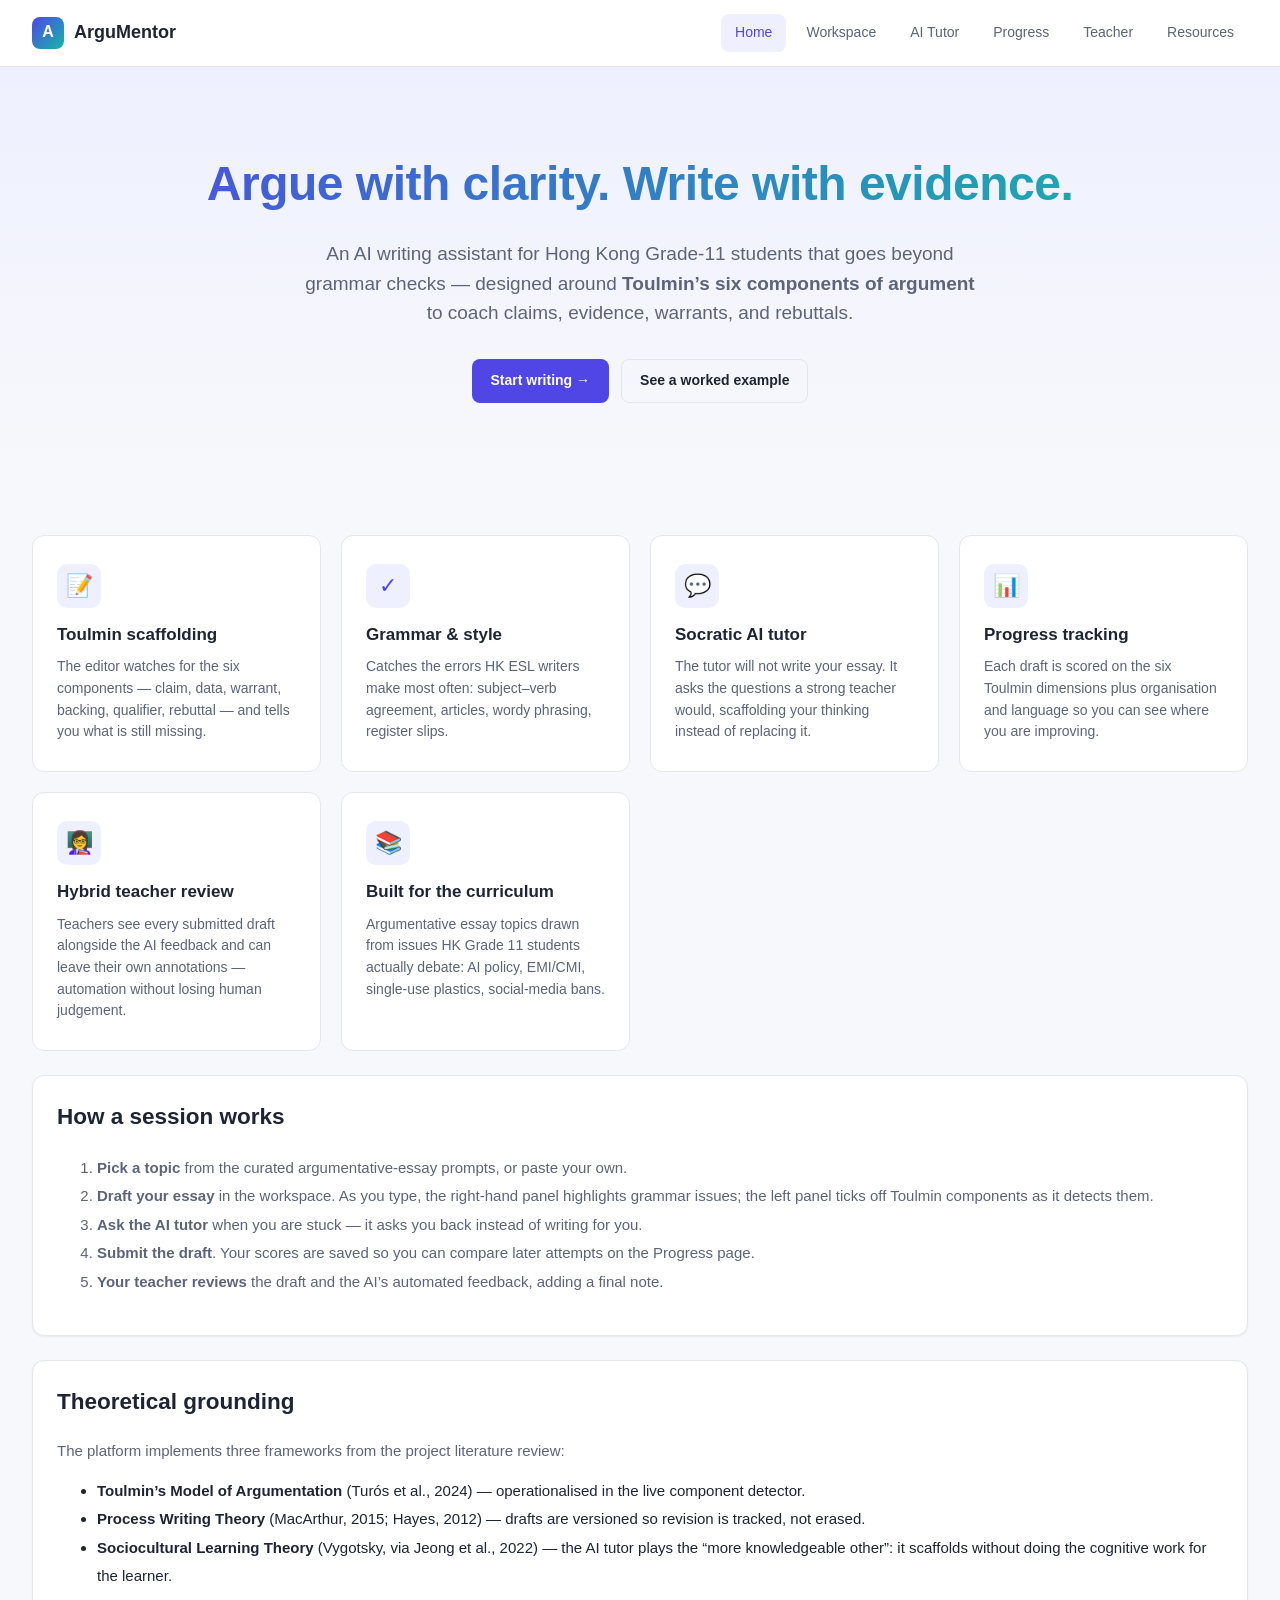
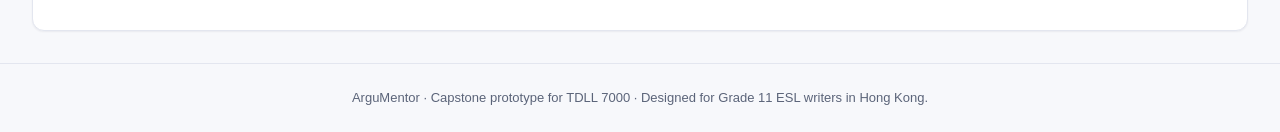
==== index.html @ 8ab30595 "Initial commit: ArguMentor static prototype" ====
<!doctype html>
<html lang="en">
<head>
  <meta charset="utf-8" />
  <meta name="viewport" content="width=device-width, initial-scale=1" />
  <title>ArguMentor — AI Writing Assistant for Argumentative Writing</title>
  <link rel="stylesheet" href="css/styles.css" />
</head>
<body>
  <nav class="nav">
    <a href="index.html" class="nav-brand">
      <span class="logo">A</span>
      <span>ArguMentor</span>
    </a>
    <div class="nav-links">
      <a href="index.html">Home</a>
      <a href="workspace.html">Workspace</a>
      <a href="tutor.html">AI Tutor</a>
      <a href="dashboard.html">Progress</a>
      <a href="teacher.html">Teacher</a>
      <a href="resources.html">Resources</a>
    </div>
  </nav>

  <section class="hero">
    <h1>Argue with clarity. Write with evidence.</h1>
    <p class="lead">
      An AI writing assistant for Hong Kong Grade-11 students that goes beyond grammar checks —
      designed around <strong>Toulmin&rsquo;s six components of argument</strong> to coach
      claims, evidence, warrants, and rebuttals.
    </p>
    <div class="hero-cta">
      <a class="btn btn-primary" href="workspace.html">Start writing →</a>
      <a class="btn btn-ghost" href="resources.html">See a worked example</a>
    </div>
  </section>

  <div class="container">
    <div class="feature-grid">
      <div class="feature-card">
        <div class="feature-icon">📝</div>
        <h3>Toulmin scaffolding</h3>
        <p>The editor watches for the six components — claim, data, warrant, backing, qualifier, rebuttal — and tells you what is still missing.</p>
      </div>
      <div class="feature-card">
        <div class="feature-icon">✓</div>
        <h3>Grammar &amp; style</h3>
        <p>Catches the errors HK ESL writers make most often: subject–verb agreement, articles, wordy phrasing, register slips.</p>
      </div>
      <div class="feature-card">
        <div class="feature-icon">💬</div>
        <h3>Socratic AI tutor</h3>
        <p>The tutor will not write your essay. It asks the questions a strong teacher would, scaffolding your thinking instead of replacing it.</p>
      </div>
      <div class="feature-card">
        <div class="feature-icon">📊</div>
        <h3>Progress tracking</h3>
        <p>Each draft is scored on the six Toulmin dimensions plus organisation and language so you can see where you are improving.</p>
      </div>
      <div class="feature-card">
        <div class="feature-icon">👩‍🏫</div>
        <h3>Hybrid teacher review</h3>
        <p>Teachers see every submitted draft alongside the AI feedback and can leave their own annotations — automation without losing human judgement.</p>
      </div>
      <div class="feature-card">
        <div class="feature-icon">📚</div>
        <h3>Built for the curriculum</h3>
        <p>Argumentative essay topics drawn from issues HK Grade 11 students actually debate: AI policy, EMI/CMI, single-use plastics, social-media bans.</p>
      </div>
    </div>

    <div class="card mt-24">
      <h2 style="margin-top:0">How a session works</h2>
      <ol style="line-height:1.9; color:var(--text-muted)">
        <li><strong>Pick a topic</strong> from the curated argumentative-essay prompts, or paste your own.</li>
        <li><strong>Draft your essay</strong> in the workspace. As you type, the right-hand panel highlights grammar issues; the left panel ticks off Toulmin components as it detects them.</li>
        <li><strong>Ask the AI tutor</strong> when you are stuck — it asks you back instead of writing for you.</li>
        <li><strong>Submit the draft</strong>. Your scores are saved so you can compare later attempts on the Progress page.</li>
        <li><strong>Your teacher reviews</strong> the draft and the AI&rsquo;s automated feedback, adding a final note.</li>
      </ol>
    </div>

    <div class="card mt-24">
      <h2 style="margin-top:0">Theoretical grounding</h2>
      <p class="text-muted" style="margin-bottom: 14px">
        The platform implements three frameworks from the project literature review:
      </p>
      <ul style="line-height:1.9">
        <li><strong>Toulmin&rsquo;s Model of Argumentation</strong> (Turós et al., 2024) — operationalised in the live component detector.</li>
        <li><strong>Process Writing Theory</strong> (MacArthur, 2015; Hayes, 2012) — drafts are versioned so revision is tracked, not erased.</li>
        <li><strong>Sociocultural Learning Theory</strong> (Vygotsky, via Jeong et al., 2022) — the AI tutor plays the &ldquo;more knowledgeable other&rdquo;: it scaffolds without doing the cognitive work for the learner.</li>
      </ul>
    </div>
  </div>

  <footer class="footer">
    ArguMentor · Capstone prototype for TDLL 7000 · Designed for Grade 11 ESL writers in Hong Kong.
  </footer>

  <script src="js/app.js"></script>
</body>
</html>
---- css/styles.css ----
/* ArguMentor — AI Writing Assistant for Argumentative Writing
   Design system targeting Grade 11 HK students (ESL) */

:root {
  --bg: #f7f8fb;
  --surface: #ffffff;
  --surface-2: #f1f3f9;
  --border: #e3e6ef;
  --text: #1d2434;
  --text-muted: #5b6479;
  --primary: #4f46e5;
  --primary-dark: #3730a3;
  --primary-soft: #eef0ff;
  --accent: #14b8a6;
  --warn: #f59e0b;
  --danger: #ef4444;
  --success: #10b981;
  --claim: #6366f1;
  --data: #14b8a6;
  --warrant: #f59e0b;
  --backing: #8b5cf6;
  --qualifier: #ec4899;
  --rebuttal: #ef4444;
  --shadow-sm: 0 1px 2px rgba(20, 25, 50, 0.06);
  --shadow: 0 4px 16px rgba(20, 25, 50, 0.08);
  --shadow-lg: 0 12px 40px rgba(20, 25, 50, 0.12);
  --radius: 12px;
  --radius-sm: 8px;
}

* { box-sizing: border-box; }

html, body {
  margin: 0; padding: 0;
  background: var(--bg);
  color: var(--text);
  font-family: 'Inter', -apple-system, BlinkMacSystemFont, 'Segoe UI', 'PingFang SC', 'Hiragino Sans GB', 'Microsoft YaHei', sans-serif;
  font-size: 15px; line-height: 1.55;
  -webkit-font-smoothing: antialiased;
}

a { color: var(--primary); text-decoration: none; }
a:hover { color: var(--primary-dark); }

/* ---------- Layout ---------- */

.nav {
  background: var(--surface);
  border-bottom: 1px solid var(--border);
  padding: 14px 32px;
  display: flex; align-items: center; justify-content: space-between;
  position: sticky; top: 0; z-index: 50;
  backdrop-filter: blur(8px);
}

.nav-brand {
  display: flex; align-items: center; gap: 10px;
  font-weight: 700; font-size: 18px;
  color: var(--text);
}
.nav-brand .logo {
  width: 32px; height: 32px;
  background: linear-gradient(135deg, var(--primary), var(--accent));
  border-radius: 8px;
  display: flex; align-items: center; justify-content: center;
  color: white; font-weight: 800; font-size: 16px;
}

.nav-links { display: flex; gap: 6px; align-items: center; }
.nav-links a {
  padding: 8px 14px; border-radius: 8px;
  color: var(--text-muted); font-weight: 500; font-size: 14px;
  transition: all 0.15s;
}
.nav-links a:hover { background: var(--surface-2); color: var(--text); }
.nav-links a.active { background: var(--primary-soft); color: var(--primary); }

.container {
  max-width: 1280px;
  margin: 0 auto;
  padding: 32px;
}

.page-header {
  margin-bottom: 24px;
}
.page-header h1 {
  margin: 0 0 6px; font-size: 28px; font-weight: 700;
}
.page-header p { margin: 0; color: var(--text-muted); }

/* ---------- Cards & buttons ---------- */

.card {
  background: var(--surface);
  border: 1px solid var(--border);
  border-radius: var(--radius);
  padding: 24px;
  box-shadow: var(--shadow-sm);
}

.card h2, .card h3 { margin-top: 0; }

.btn {
  display: inline-flex; align-items: center; gap: 8px;
  padding: 10px 18px;
  border-radius: var(--radius-sm);
  border: 1px solid transparent;
  font-size: 14px; font-weight: 600;
  cursor: pointer;
  transition: all 0.15s;
  font-family: inherit;
}
.btn-primary { background: var(--primary); color: white; }
.btn-primary:hover { background: var(--primary-dark); }
.btn-ghost { background: transparent; border-color: var(--border); color: var(--text); }
.btn-ghost:hover { background: var(--surface-2); }
.btn-accent { background: var(--accent); color: white; }
.btn-accent:hover { background: #0d9488; }
.btn-sm { padding: 6px 12px; font-size: 13px; }
.btn:disabled { opacity: 0.5; cursor: not-allowed; }

.tag {
  display: inline-block;
  padding: 2px 10px;
  border-radius: 999px;
  font-size: 12px; font-weight: 600;
  background: var(--surface-2); color: var(--text-muted);
}
.tag-claim { background: rgba(99,102,241,.12); color: var(--claim); }
.tag-data { background: rgba(20,184,166,.12); color: var(--data); }
.tag-warrant { background: rgba(245,158,11,.15); color: #b45309; }
.tag-backing { background: rgba(139,92,246,.12); color: var(--backing); }
.tag-qualifier { background: rgba(236,72,153,.12); color: var(--qualifier); }
.tag-rebuttal { background: rgba(239,68,68,.12); color: var(--rebuttal); }

/* ---------- Hero (landing) ---------- */

.hero {
  padding: 80px 32px 60px;
  text-align: center;
  background: linear-gradient(180deg, #eef0ff 0%, var(--bg) 100%);
}
.hero h1 {
  font-size: 48px; font-weight: 800; margin: 0 0 18px;
  background: linear-gradient(135deg, var(--primary), var(--accent));
  -webkit-background-clip: text; background-clip: text;
  -webkit-text-fill-color: transparent;
  letter-spacing: -0.5px;
}
.hero p.lead {
  font-size: 19px; color: var(--text-muted);
  max-width: 680px; margin: 0 auto 32px;
}
.hero-cta { display: flex; gap: 12px; justify-content: center; flex-wrap: wrap; }

.feature-grid {
  display: grid;
  grid-template-columns: repeat(auto-fit, minmax(260px, 1fr));
  gap: 20px;
  margin-top: 40px;
}
.feature-card {
  background: var(--surface);
  padding: 28px 24px;
  border-radius: var(--radius);
  border: 1px solid var(--border);
  transition: transform 0.2s, box-shadow 0.2s;
}
.feature-card:hover { transform: translateY(-3px); box-shadow: var(--shadow); }
.feature-icon {
  width: 44px; height: 44px;
  border-radius: 10px;
  display: flex; align-items: center; justify-content: center;
  font-size: 22px; margin-bottom: 14px;
  background: var(--primary-soft); color: var(--primary);
}
.feature-card h3 { margin: 0 0 8px; font-size: 17px; }
.feature-card p { margin: 0; color: var(--text-muted); font-size: 14px; }

/* ---------- Workspace ---------- */

.workspace {
  display: grid;
  grid-template-columns: 280px 1fr 360px;
  gap: 18px;
  height: calc(100vh - 64px);
  padding: 18px;
}
.workspace > .panel {
  background: var(--surface);
  border: 1px solid var(--border);
  border-radius: var(--radius);
  overflow: hidden;
  display: flex; flex-direction: column;
}
.panel-header {
  padding: 14px 18px;
  border-bottom: 1px solid var(--border);
  display: flex; align-items: center; justify-content: space-between;
  background: var(--surface);
}
.panel-header h3 { margin: 0; font-size: 15px; font-weight: 600; }
.panel-body {
  flex: 1; overflow-y: auto; padding: 16px 18px;
}

#editor {
  flex: 1;
  border: none; outline: none;
  padding: 24px 32px;
  font-size: 16px; line-height: 1.7;
  font-family: 'Georgia', 'Times New Roman', serif;
  resize: none;
  background: var(--surface);
  color: var(--text);
}

.toolbar {
  padding: 10px 18px;
  border-top: 1px solid var(--border);
  display: flex; align-items: center; justify-content: space-between;
  background: var(--surface-2);
  font-size: 13px; color: var(--text-muted);
}
.toolbar-info { display: flex; gap: 16px; }
.toolbar-actions { display: flex; gap: 8px; }

/* Toulmin scaffold */
.toulmin-step {
  margin-bottom: 14px;
  border: 1px solid var(--border);
  border-radius: var(--radius-sm);
  overflow: hidden;
  background: var(--surface);
}
.toulmin-step-header {
  padding: 10px 14px;
  display: flex; align-items: center; justify-content: space-between;
  cursor: pointer;
  background: var(--surface-2);
  font-weight: 600; font-size: 13px;
}
.toulmin-step-body {
  padding: 12px 14px;
  font-size: 13px;
  color: var(--text-muted);
  border-top: 1px solid var(--border);
}
.toulmin-step.detected .toulmin-step-header { background: rgba(16, 185, 129, 0.1); }
.toulmin-step.detected .check { color: var(--success); }
.toulmin-step .check { color: var(--text-muted); }

.example-box {
  background: var(--primary-soft);
  border-left: 3px solid var(--primary);
  padding: 10px 12px;
  border-radius: 6px;
  font-size: 12px; line-height: 1.6;
  font-style: italic;
  margin-top: 8px;
  color: var(--text);
}

/* Feedback panel */
.feedback-section { margin-bottom: 18px; }
.feedback-section h4 {
  margin: 0 0 10px;
  font-size: 12px; font-weight: 700;
  text-transform: uppercase; letter-spacing: 0.5px;
  color: var(--text-muted);
}
.feedback-item {
  padding: 12px;
  background: var(--surface-2);
  border-radius: var(--radius-sm);
  margin-bottom: 8px;
  font-size: 13px;
  border-left: 3px solid var(--border);
}
.feedback-item.grammar { border-left-color: var(--danger); }
.feedback-item.style { border-left-color: var(--warn); }
.feedback-item.argument { border-left-color: var(--primary); }
.feedback-item.suggestion { border-left-color: var(--accent); }
.feedback-item .label {
  font-size: 11px; font-weight: 700;
  text-transform: uppercase;
  margin-bottom: 4px;
}
.feedback-item .quote {
  font-family: 'Georgia', serif;
  font-style: italic;
  background: rgba(0,0,0,0.04);
  padding: 2px 6px; border-radius: 3px;
}
.feedback-empty {
  padding: 20px; text-align: center;
  color: var(--text-muted); font-size: 13px;
}

/* Tabs */
.tabs {
  display: flex;
  border-bottom: 1px solid var(--border);
  background: var(--surface);
}
.tab-btn {
  padding: 10px 16px;
  border: none; background: transparent;
  cursor: pointer;
  font-size: 13px; font-weight: 600;
  color: var(--text-muted);
  border-bottom: 2px solid transparent;
  font-family: inherit;
}
.tab-btn.active { color: var(--primary); border-bottom-color: var(--primary); }
.tab-pane { display: none; }
.tab-pane.active { display: block; }

/* Score bars */
.score-row { margin-bottom: 12px; }
.score-row-head {
  display: flex; justify-content: space-between;
  font-size: 13px; margin-bottom: 4px;
  font-weight: 600;
}
.score-bar {
  height: 8px;
  background: var(--surface-2);
  border-radius: 999px;
  overflow: hidden;
}
.score-bar-fill {
  height: 100%;
  background: linear-gradient(90deg, var(--primary), var(--accent));
  transition: width 0.4s ease;
}

/* Topic selector */
.topic-card {
  padding: 14px;
  border: 1px solid var(--border);
  border-radius: var(--radius-sm);
  margin-bottom: 10px;
  cursor: pointer;
  transition: all 0.15s;
  background: var(--surface);
}
.topic-card:hover { border-color: var(--primary); background: var(--primary-soft); }
.topic-card.active { border-color: var(--primary); background: var(--primary-soft); }
.topic-card h4 { margin: 0 0 4px; font-size: 14px; }
.topic-card p { margin: 0; font-size: 12px; color: var(--text-muted); }

/* Tutor chat */
.chat-container {
  max-width: 880px; margin: 24px auto;
  background: var(--surface);
  border: 1px solid var(--border);
  border-radius: var(--radius);
  display: flex; flex-direction: column;
  height: calc(100vh - 130px);
  overflow: hidden;
}
.chat-messages {
  flex: 1; overflow-y: auto;
  padding: 24px 32px;
  display: flex; flex-direction: column; gap: 14px;
}
.message {
  max-width: 75%;
  padding: 12px 16px;
  border-radius: 14px;
  font-size: 14px; line-height: 1.6;
  white-space: pre-wrap;
}
.message.user {
  align-self: flex-end;
  background: var(--primary); color: white;
  border-bottom-right-radius: 4px;
}
.message.tutor {
  align-self: flex-start;
  background: var(--surface-2); color: var(--text);
  border-bottom-left-radius: 4px;
}
.message.tutor .role-tag {
  font-size: 11px; font-weight: 700;
  color: var(--primary); text-transform: uppercase;
  margin-bottom: 4px; display: block;
}
.suggestion-chips {
  display: flex; gap: 8px; flex-wrap: wrap;
  padding: 0 32px 12px;
}
.chip {
  padding: 6px 12px; border-radius: 999px;
  background: var(--surface-2); color: var(--text);
  font-size: 12px; font-weight: 500;
  cursor: pointer; border: 1px solid var(--border);
  transition: all 0.15s;
}
.chip:hover { background: var(--primary-soft); border-color: var(--primary); color: var(--primary); }
.chat-input-row {
  padding: 16px 24px;
  border-top: 1px solid var(--border);
  display: flex; gap: 10px;
  background: var(--surface);
}
.chat-input-row input {
  flex: 1; padding: 12px 16px;
  border: 1px solid var(--border); border-radius: 999px;
  font-size: 14px; outline: none;
  font-family: inherit;
}
.chat-input-row input:focus { border-color: var(--primary); }

/* Dashboard */
.stats-grid {
  display: grid; gap: 18px;
  grid-template-columns: repeat(auto-fit, minmax(200px, 1fr));
  margin-bottom: 24px;
}
.stat-card {
  padding: 20px;
  background: var(--surface);
  border: 1px solid var(--border);
  border-radius: var(--radius);
}
.stat-card .label {
  font-size: 12px; text-transform: uppercase; letter-spacing: 0.5px;
  color: var(--text-muted); font-weight: 600;
  margin-bottom: 6px;
}
.stat-card .value { font-size: 30px; font-weight: 700; }
.stat-card .delta { font-size: 13px; color: var(--success); margin-top: 4px; }
.stat-card .delta.down { color: var(--danger); }

.dashboard-grid {
  display: grid;
  grid-template-columns: 1fr 1fr;
  gap: 20px;
}
@media (max-width: 900px) { .dashboard-grid { grid-template-columns: 1fr; } }

.draft-list-row {
  display: flex; justify-content: space-between; align-items: center;
  padding: 12px 14px;
  border: 1px solid var(--border);
  border-radius: var(--radius-sm);
  margin-bottom: 8px;
  background: var(--surface);
}
.draft-list-row .meta { font-size: 12px; color: var(--text-muted); }

/* Radar chart container */
#radarChart { width: 100%; height: 320px; }

/* Teacher panel */
.student-list {
  display: flex; flex-direction: column; gap: 10px;
}
.student-row {
  padding: 16px;
  background: var(--surface);
  border: 1px solid var(--border);
  border-radius: var(--radius);
  display: flex; justify-content: space-between; align-items: center;
  cursor: pointer;
  transition: all 0.15s;
}
.student-row:hover { box-shadow: var(--shadow); border-color: var(--primary); }
.student-row .info h4 { margin: 0 0 4px; font-size: 15px; }
.student-row .info p { margin: 0; font-size: 12px; color: var(--text-muted); }
.student-row .badge {
  background: var(--warn); color: white;
  padding: 2px 10px; border-radius: 999px;
  font-size: 12px; font-weight: 600;
}

.review-form textarea {
  width: 100%; min-height: 100px;
  padding: 12px; border-radius: var(--radius-sm);
  border: 1px solid var(--border);
  font-family: inherit; font-size: 14px;
  resize: vertical;
}

/* Resources */
.resource-grid {
  display: grid;
  grid-template-columns: repeat(auto-fit, minmax(280px, 1fr));
  gap: 18px;
}
.resource-card {
  background: var(--surface);
  border: 1px solid var(--border);
  border-radius: var(--radius);
  overflow: hidden;
  transition: all 0.2s;
}
.resource-card:hover { transform: translateY(-3px); box-shadow: var(--shadow); }
.resource-card .header {
  padding: 18px; color: white;
}
.resource-card .body { padding: 18px; }
.resource-card .body h3 { margin: 0 0 8px; font-size: 16px; }
.resource-card .body p { margin: 0 0 12px; color: var(--text-muted); font-size: 13px; }

/* Annotation highlights inside text */
.hl-grammar { background: rgba(239,68,68,.18); border-bottom: 2px wavy var(--danger); cursor: help; }
.hl-style { background: rgba(245,158,11,.18); border-bottom: 2px dotted var(--warn); cursor: help; }
.hl-arg { background: rgba(99,102,241,.14); border-bottom: 2px solid var(--primary); cursor: help; }

/* Toast */
.toast {
  position: fixed; bottom: 24px; right: 24px;
  background: var(--text); color: white;
  padding: 12px 18px; border-radius: var(--radius-sm);
  font-size: 14px; font-weight: 500;
  box-shadow: var(--shadow-lg);
  opacity: 0; transform: translateY(10px);
  transition: all 0.2s; pointer-events: none;
  z-index: 100;
}
.toast.show { opacity: 1; transform: translateY(0); }

/* Sample essay viewer */
.sample-essay {
  font-family: 'Georgia', serif;
  font-size: 15px; line-height: 1.8;
  padding: 16px;
  background: var(--surface-2);
  border-radius: var(--radius-sm);
}
.sample-essay span[data-comp] {
  padding: 1px 3px; border-radius: 3px;
}
.sample-essay span[data-comp="claim"] { background: rgba(99,102,241,.15); }
.sample-essay span[data-comp="data"] { background: rgba(20,184,166,.15); }
.sample-essay span[data-comp="warrant"] { background: rgba(245,158,11,.18); }
.sample-essay span[data-comp="backing"] { background: rgba(139,92,246,.15); }
.sample-essay span[data-comp="qualifier"] { background: rgba(236,72,153,.15); }
.sample-essay span[data-comp="rebuttal"] { background: rgba(239,68,68,.15); }

/* Scrollbar */
::-webkit-scrollbar { width: 8px; height: 8px; }
::-webkit-scrollbar-track { background: transparent; }
::-webkit-scrollbar-thumb { background: #c7cce0; border-radius: 4px; }
::-webkit-scrollbar-thumb:hover { background: #a0a8c4; }

/* Footer */
.footer {
  padding: 24px 32px;
  border-top: 1px solid var(--border);
  font-size: 13px; color: var(--text-muted);
  text-align: center;
}

/* Utility */
.flex { display: flex; }
.flex-between { display: flex; justify-content: space-between; align-items: center; }
.gap-8 { gap: 8px; }
.gap-12 { gap: 12px; }
.mt-12 { margin-top: 12px; }
.mt-24 { margin-top: 24px; }
.mb-12 { margin-bottom: 12px; }
.text-muted { color: var(--text-muted); }
.text-sm { font-size: 13px; }

@media (max-width: 1100px) {
  .workspace { grid-template-columns: 1fr; height: auto; }
}
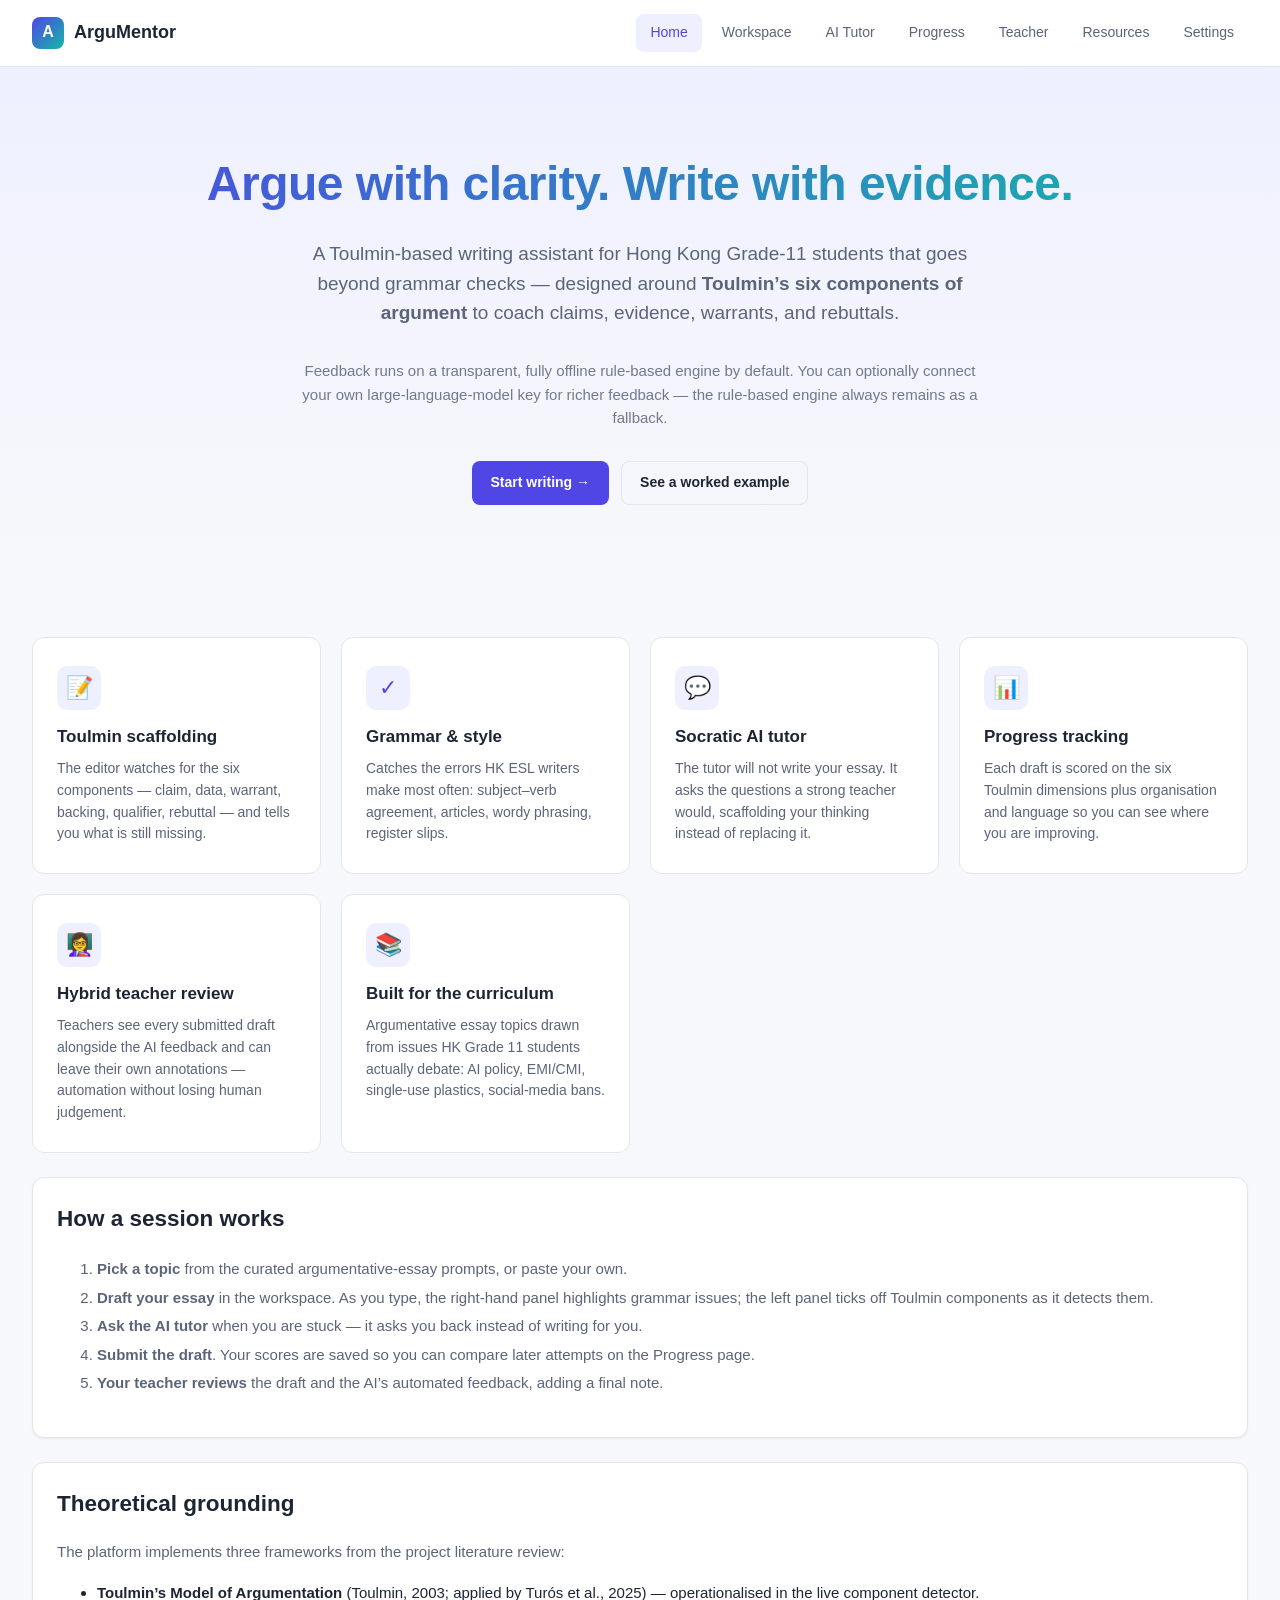
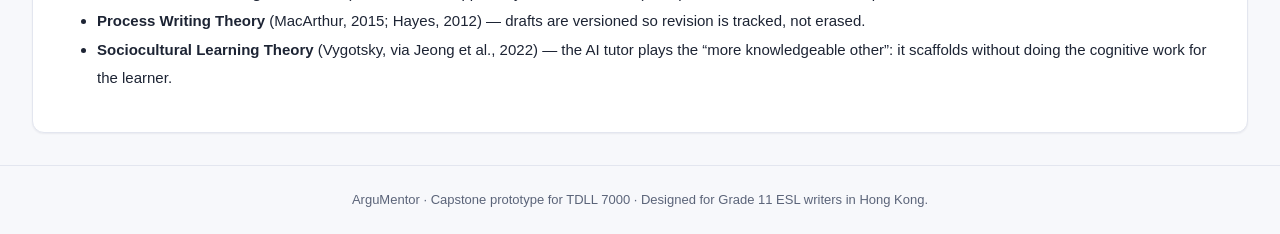
==== commit 980f524e: "Improve feedback quality, honesty, accessibility, and optional AI - Integrity: remove fabricated "20" ====
--- a/index.html
+++ b/index.html
@@ -3,15 +3,17 @@
 <head>
   <meta charset="utf-8" />
   <meta name="viewport" content="width=device-width, initial-scale=1" />
-  <title>ArguMentor — AI Writing Assistant for Argumentative Writing</title>
+  <title>ArguMentor — A Toulmin-Based Writing Assistant for Argumentative Writing</title>
   <link rel="stylesheet" href="css/styles.css" />
 </head>
 <body>
+  <a class="skip-link" href="#main">Skip to content</a>
   <nav class="nav">
     <a href="index.html" class="nav-brand">
       <span class="logo">A</span>
       <span>ArguMentor</span>
     </a>
+    <button class="nav-toggle" aria-label="Toggle navigation" aria-expanded="false">☰</button>
     <div class="nav-links">
       <a href="index.html">Home</a>
       <a href="workspace.html">Workspace</a>
@@ -19,15 +21,21 @@
       <a href="dashboard.html">Progress</a>
       <a href="teacher.html">Teacher</a>
       <a href="resources.html">Resources</a>
+      <a href="settings.html">Settings</a>
     </div>
   </nav>
 
-  <section class="hero">
+  <section class="hero" id="main">
     <h1>Argue with clarity. Write with evidence.</h1>
     <p class="lead">
-      An AI writing assistant for Hong Kong Grade-11 students that goes beyond grammar checks —
+      A Toulmin-based writing assistant for Hong Kong Grade-11 students that goes beyond grammar checks —
       designed around <strong>Toulmin&rsquo;s six components of argument</strong> to coach
       claims, evidence, warrants, and rebuttals.
+    </p>
+    <p class="lead" style="font-size:15px; opacity:.85">
+      Feedback runs on a transparent, fully offline rule-based engine by default. You can optionally
+      connect your own large-language-model key for richer feedback — the rule-based engine always
+      remains as a fallback.
     </p>
     <div class="hero-cta">
       <a class="btn btn-primary" href="workspace.html">Start writing →</a>
@@ -86,7 +94,7 @@
         The platform implements three frameworks from the project literature review:
       </p>
       <ul style="line-height:1.9">
-        <li><strong>Toulmin&rsquo;s Model of Argumentation</strong> (Turós et al., 2024) — operationalised in the live component detector.</li>
+        <li><strong>Toulmin&rsquo;s Model of Argumentation</strong> (Toulmin, 2003; applied by Turós et al., 2025) — operationalised in the live component detector.</li>
         <li><strong>Process Writing Theory</strong> (MacArthur, 2015; Hayes, 2012) — drafts are versioned so revision is tracked, not erased.</li>
         <li><strong>Sociocultural Learning Theory</strong> (Vygotsky, via Jeong et al., 2022) — the AI tutor plays the &ldquo;more knowledgeable other&rdquo;: it scaffolds without doing the cognitive work for the learner.</li>
       </ul>
--- a/css/styles.css
+++ b/css/styles.css
@@ -570,3 +570,128 @@
 @media (max-width: 1100px) {
   .workspace { grid-template-columns: 1fr; height: auto; }
 }
+
+/* ---------- Accessibility ---------- */
+.sr-only {
+  position: absolute; width: 1px; height: 1px; padding: 0; margin: -1px;
+  overflow: hidden; clip: rect(0 0 0 0); white-space: nowrap; border: 0;
+}
+.skip-link {
+  position: absolute; left: 8px; top: -48px;
+  background: var(--primary); color: #fff;
+  padding: 8px 14px; border-radius: var(--radius-sm);
+  z-index: 200; transition: top 0.15s;
+}
+.skip-link:focus { top: 8px; color: #fff; }
+:focus-visible {
+  outline: 3px solid var(--primary);
+  outline-offset: 2px; border-radius: 4px;
+}
+
+/* ---------- Responsive navigation ---------- */
+.nav-toggle {
+  display: none;
+  background: transparent; border: 1px solid var(--border);
+  border-radius: var(--radius-sm); color: var(--text);
+  font-size: 18px; line-height: 1; padding: 6px 10px; cursor: pointer;
+}
+@media (max-width: 760px) {
+  .nav { flex-wrap: wrap; padding: 12px 18px; }
+  .nav-toggle { display: inline-flex; }
+  .nav-links {
+    display: none; width: 100%; flex-direction: column;
+    align-items: stretch; gap: 2px; margin-top: 10px;
+  }
+  .nav-links.open { display: flex; }
+  .nav-links a { padding: 10px 12px; }
+}
+
+/* ---------- Components highlight view (workspace) ---------- */
+.highlight-view {
+  flex: 1; overflow-y: auto;
+  padding: 24px 32px;
+  font-family: 'Georgia', 'Times New Roman', serif;
+  font-size: 16px; line-height: 1.8;
+  background: var(--surface); color: var(--text);
+}
+.highlight-view span[data-comp] { padding: 1px 3px; border-radius: 3px; cursor: help; }
+.highlight-view span[data-comp="claim"] { background: rgba(99,102,241,.15); }
+.highlight-view span[data-comp="data"] { background: rgba(20,184,166,.15); }
+.highlight-view span[data-comp="warrant"] { background: rgba(245,158,11,.18); }
+.highlight-view span[data-comp="backing"] { background: rgba(139,92,246,.15); }
+.highlight-view span[data-comp="qualifier"] { background: rgba(236,72,153,.15); }
+.highlight-view span[data-comp="rebuttal"] { background: rgba(239,68,68,.15); }
+.legend-row {
+  margin-top: 18px; padding-top: 14px;
+  border-top: 1px dashed var(--border);
+  display: flex; flex-wrap: wrap; gap: 8px;
+}
+
+/* ---------- Pills & AI section ---------- */
+.pill {
+  font-size: 10px; font-weight: 700; text-transform: uppercase;
+  letter-spacing: .4px; padding: 2px 7px; border-radius: 999px;
+  background: var(--surface-2); color: var(--text-muted); vertical-align: middle;
+}
+.pill-on { background: rgba(16,185,129,.15); color: var(--success); }
+#aiSection { border-bottom: 1px dashed var(--border); padding-bottom: 14px; }
+
+/* ---------- Typing indicator ---------- */
+.message.typing { opacity: .6; font-style: italic; }
+
+/* ---------- Modal (reflection) ---------- */
+.modal-overlay {
+  position: fixed; inset: 0; z-index: 150;
+  background: rgba(20,25,50,.45);
+  display: flex; align-items: center; justify-content: center;
+  padding: 18px;
+}
+.modal {
+  background: var(--surface); border-radius: var(--radius);
+  box-shadow: var(--shadow-lg); padding: 24px;
+  width: 100%; max-width: 460px; max-height: 90vh; overflow-y: auto;
+}
+.refl-row {
+  display: grid; grid-template-columns: 96px 1fr;
+  align-items: center; gap: 12px; margin-bottom: 10px;
+}
+.refl-row input[type="range"] { width: 100%; }
+
+/* ---------- Forms (settings) ---------- */
+.callout {
+  background: var(--primary-soft);
+  border-left: 3px solid var(--primary);
+  padding: 12px 14px; border-radius: var(--radius-sm);
+  font-size: 13px; margin-top: 12px;
+}
+.callout code { background: rgba(0,0,0,.05); padding: 1px 5px; border-radius: 4px; }
+.form-grid {
+  display: grid; grid-template-columns: 1fr 1fr; gap: 14px;
+}
+.field { display: flex; flex-direction: column; gap: 6px; }
+.field-wide { grid-column: 1 / -1; }
+.field > span { font-size: 13px; font-weight: 600; }
+.field input, .field select, .field textarea {
+  padding: 10px 12px; border: 1px solid var(--border);
+  border-radius: var(--radius-sm); font-family: inherit; font-size: 14px;
+  background: var(--surface); color: var(--text); outline: none;
+}
+.field input:focus, .field select:focus, .field textarea:focus { border-color: var(--primary); }
+@media (max-width: 620px) { .form-grid { grid-template-columns: 1fr; } }
+
+/* ---------- Likert survey ---------- */
+.survey-item {
+  border: 1px solid var(--border); border-radius: var(--radius-sm);
+  padding: 14px; margin: 0 0 14px;
+}
+.survey-item legend { font-size: 14px; font-weight: 600; padding: 0 6px; }
+.likert { display: flex; flex-wrap: wrap; gap: 8px; margin-top: 8px; }
+.likert-opt {
+  display: flex; align-items: center; gap: 6px;
+  font-size: 13px; color: var(--text-muted);
+  border: 1px solid var(--border); border-radius: 999px;
+  padding: 6px 12px; cursor: pointer;
+}
+.likert-opt:has(input:checked) {
+  border-color: var(--primary); background: var(--primary-soft); color: var(--primary);
+}
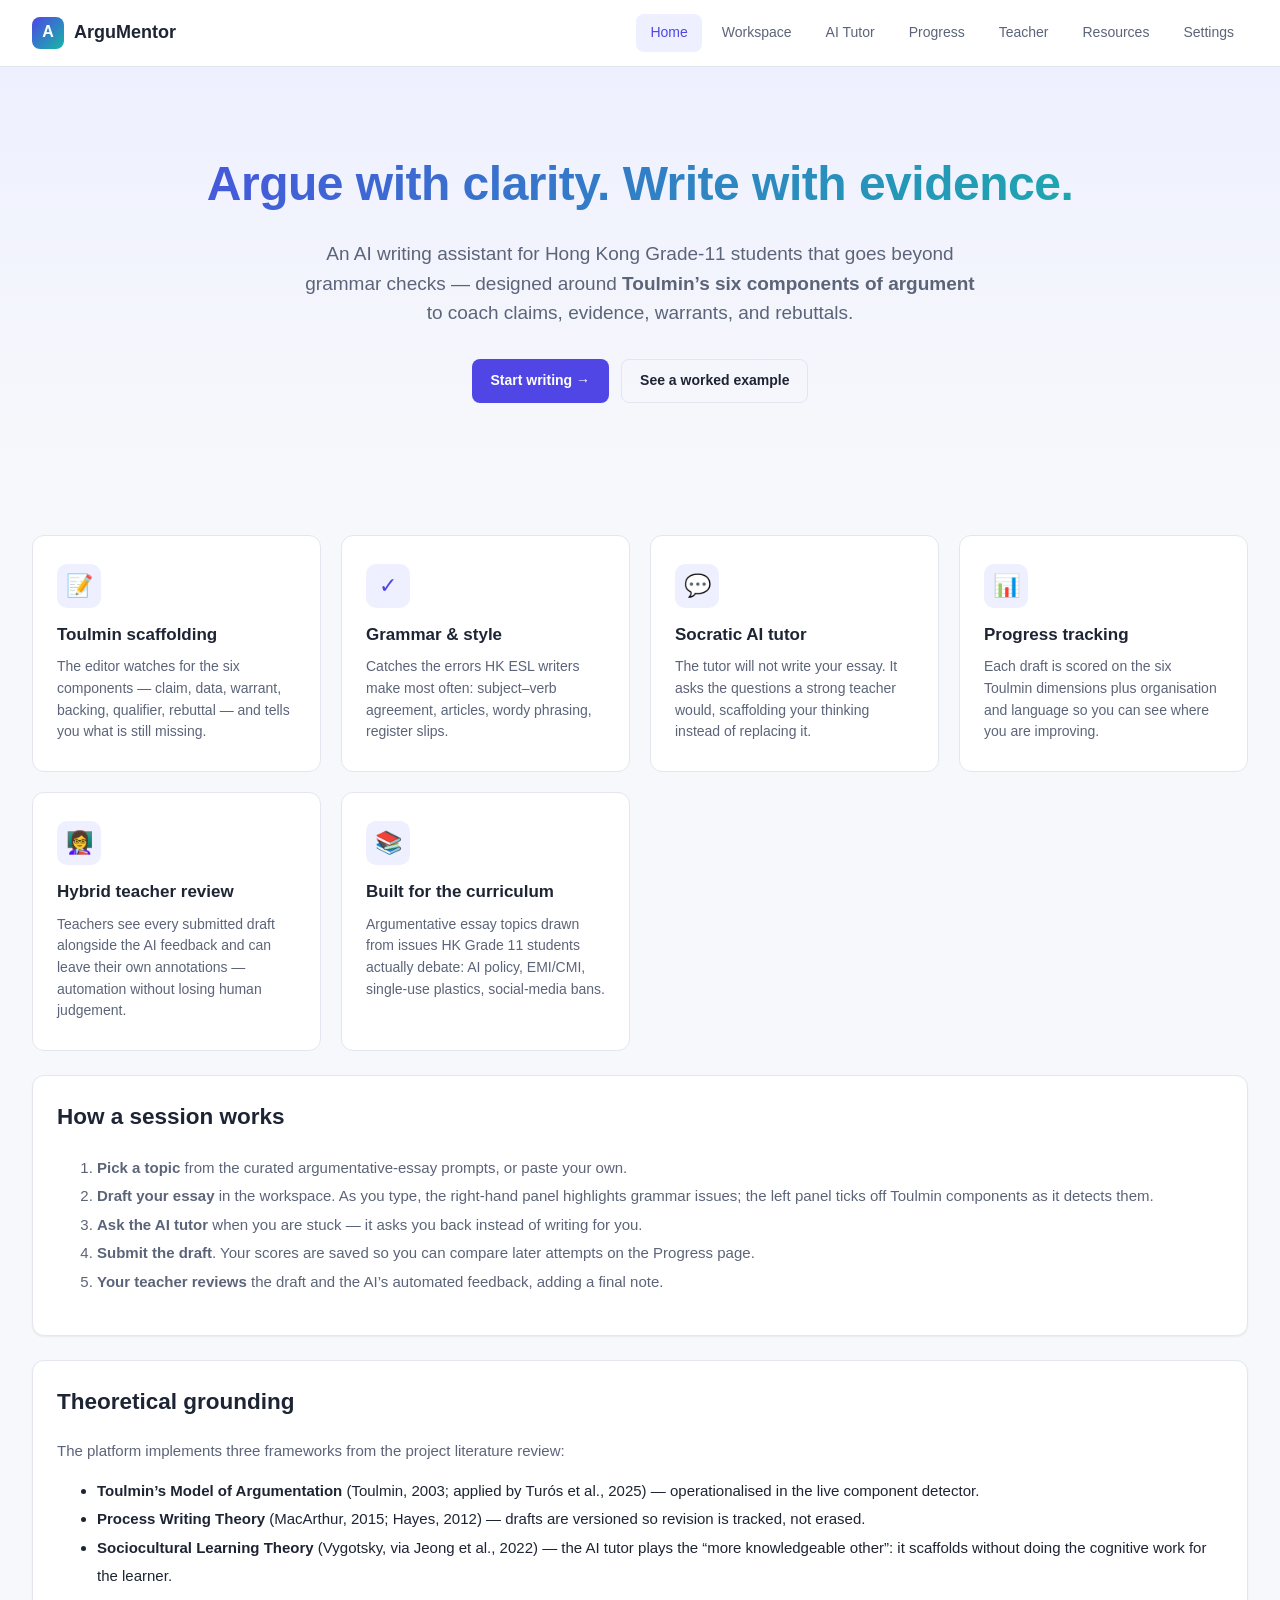
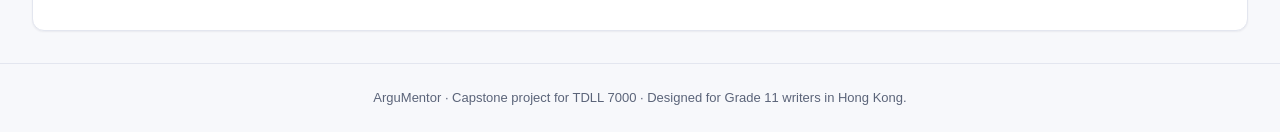
==== commit 9bf2dc74: "Release framing: AI writing assistant, drop prototype, real RCT - Reframe the site as an "AI writing" ====
--- a/index.html
+++ b/index.html
@@ -3,7 +3,7 @@
 <head>
   <meta charset="utf-8" />
   <meta name="viewport" content="width=device-width, initial-scale=1" />
-  <title>ArguMentor — A Toulmin-Based Writing Assistant for Argumentative Writing</title>
+  <title>ArguMentor — An AI Writing Assistant for Argumentative Writing</title>
   <link rel="stylesheet" href="css/styles.css" />
 </head>
 <body>
@@ -28,14 +28,9 @@
   <section class="hero" id="main">
     <h1>Argue with clarity. Write with evidence.</h1>
     <p class="lead">
-      A Toulmin-based writing assistant for Hong Kong Grade-11 students that goes beyond grammar checks —
+      An AI writing assistant for Hong Kong Grade-11 students that goes beyond grammar checks —
       designed around <strong>Toulmin&rsquo;s six components of argument</strong> to coach
       claims, evidence, warrants, and rebuttals.
-    </p>
-    <p class="lead" style="font-size:15px; opacity:.85">
-      Feedback runs on a transparent, fully offline rule-based engine by default. You can optionally
-      connect your own large-language-model key for richer feedback — the rule-based engine always
-      remains as a fallback.
     </p>
     <div class="hero-cta">
       <a class="btn btn-primary" href="workspace.html">Start writing →</a>
@@ -102,7 +97,7 @@
   </div>
 
   <footer class="footer">
-    ArguMentor · Capstone prototype for TDLL 7000 · Designed for Grade 11 ESL writers in Hong Kong.
+    ArguMentor · Capstone project for TDLL 7000 · Designed for Grade 11 writers in Hong Kong.
   </footer>
 
   <script src="js/app.js"></script>
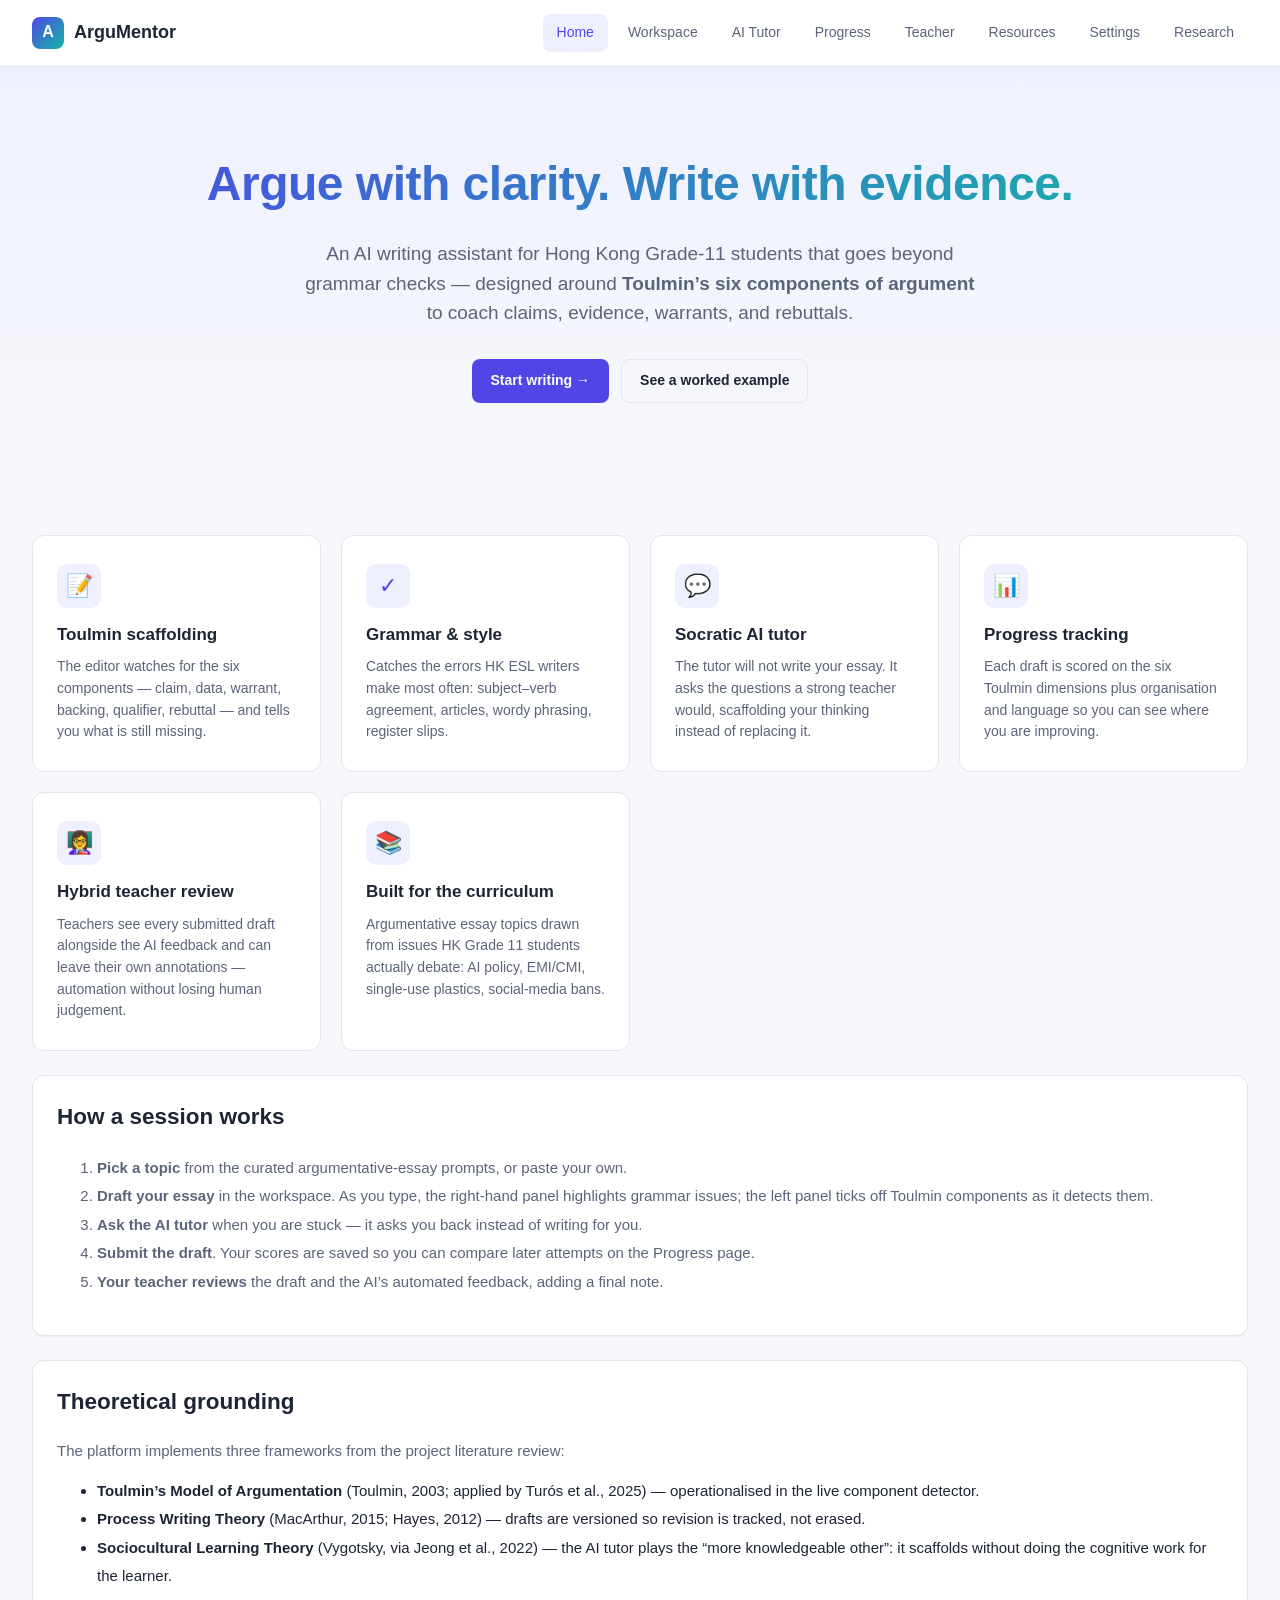
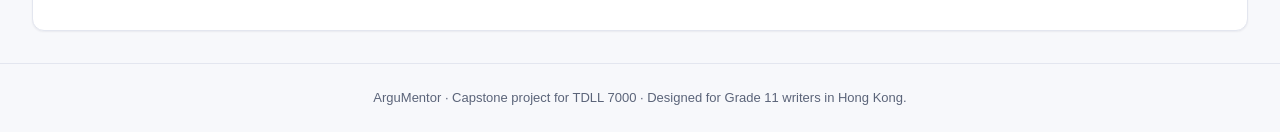
==== commit a06672a1: "Add Researcher Console: study data collection + export - New research.html + js/research.js: a de-id" ====
--- a/index.html
+++ b/index.html
@@ -22,6 +22,7 @@
       <a href="teacher.html">Teacher</a>
       <a href="resources.html">Resources</a>
       <a href="settings.html">Settings</a>
+      <a href="research.html">Research</a>
     </div>
   </nav>
 
--- a/css/styles.css
+++ b/css/styles.css
@@ -695,3 +695,15 @@
 .likert-opt:has(input:checked) {
   border-color: var(--primary); background: var(--primary-soft); color: var(--primary);
 }
+
+/* ---------- Data tables (researcher console) ---------- */
+.data-table { width: 100%; border-collapse: collapse; font-size: 13px; }
+.data-table th, .data-table td {
+  border: 1px solid var(--border); padding: 6px 8px; text-align: left; vertical-align: middle;
+}
+.data-table th { background: var(--surface-2); font-weight: 600; }
+.data-table tr.sel { background: var(--primary-soft); }
+.data-table input[type="number"] {
+  width: 84px; padding: 4px 6px; border: 1px solid var(--border);
+  border-radius: 6px; font-family: inherit; font-size: 13px;
+}
